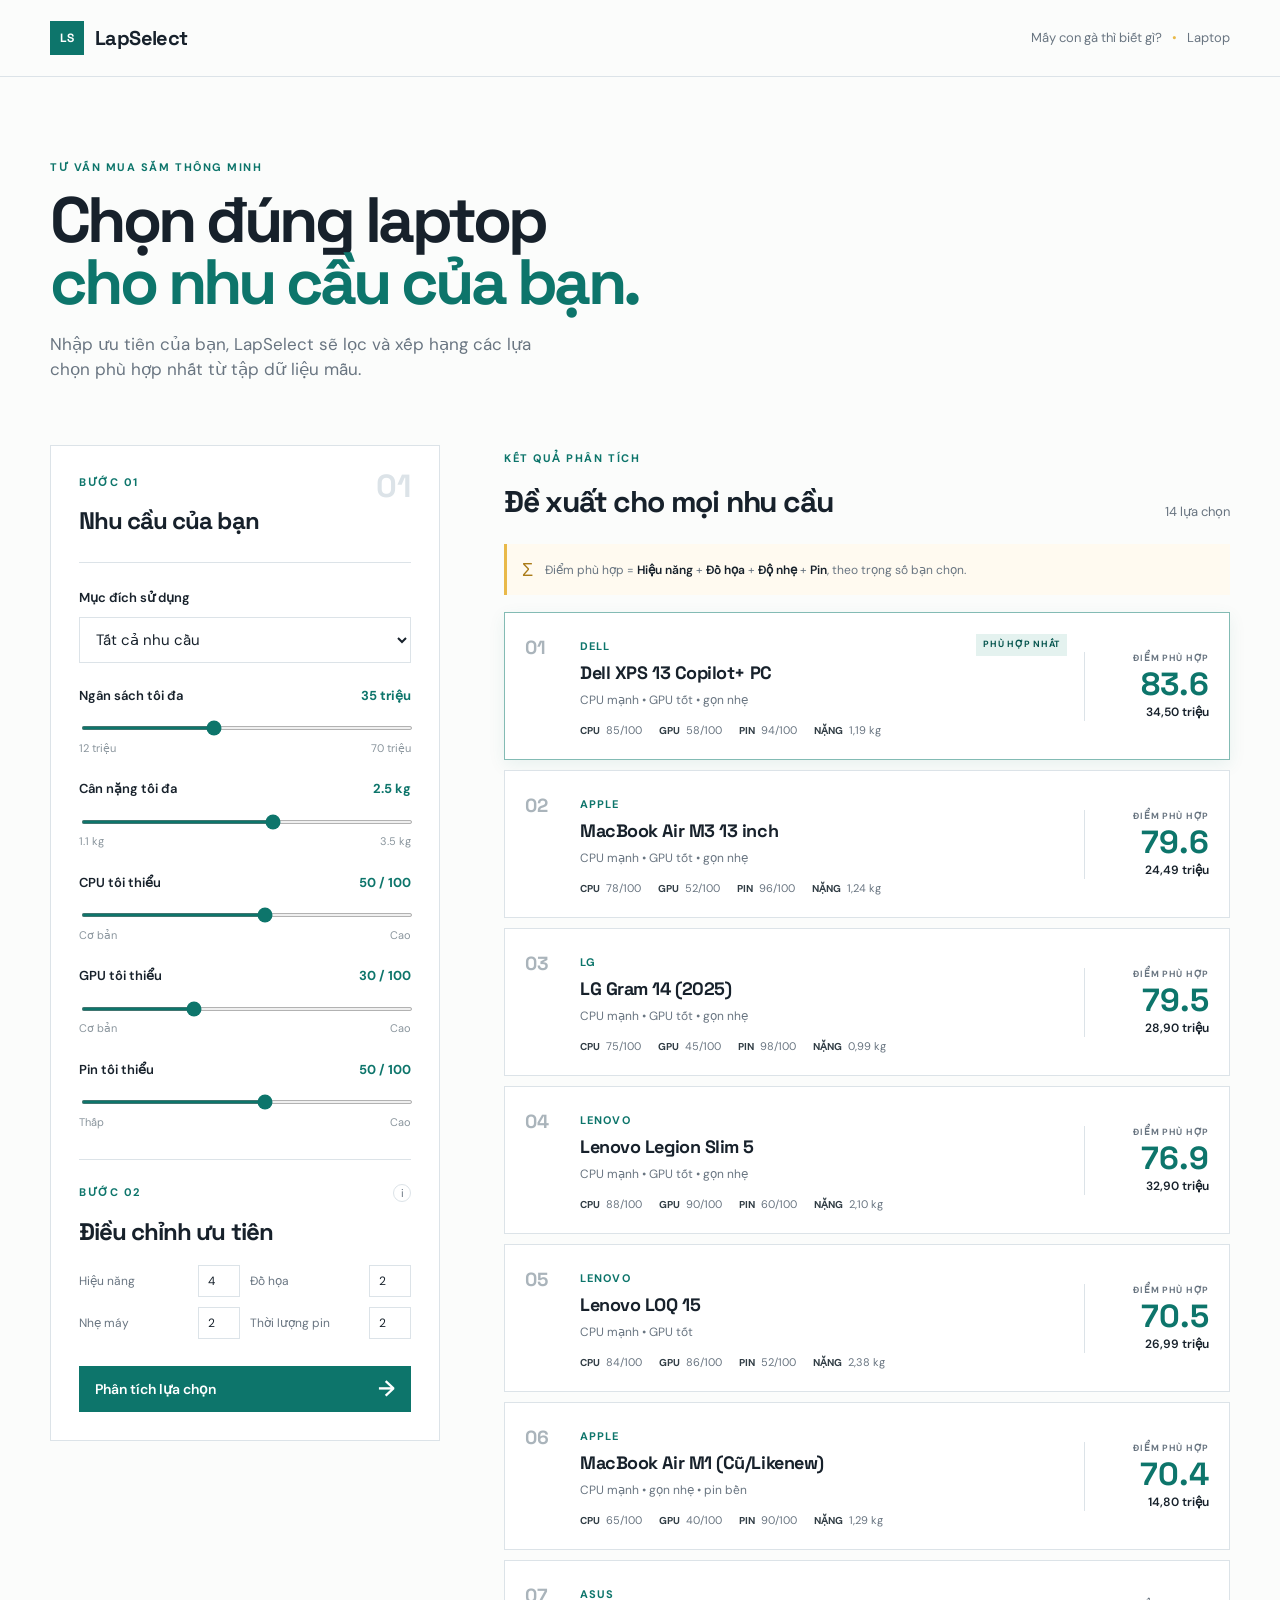
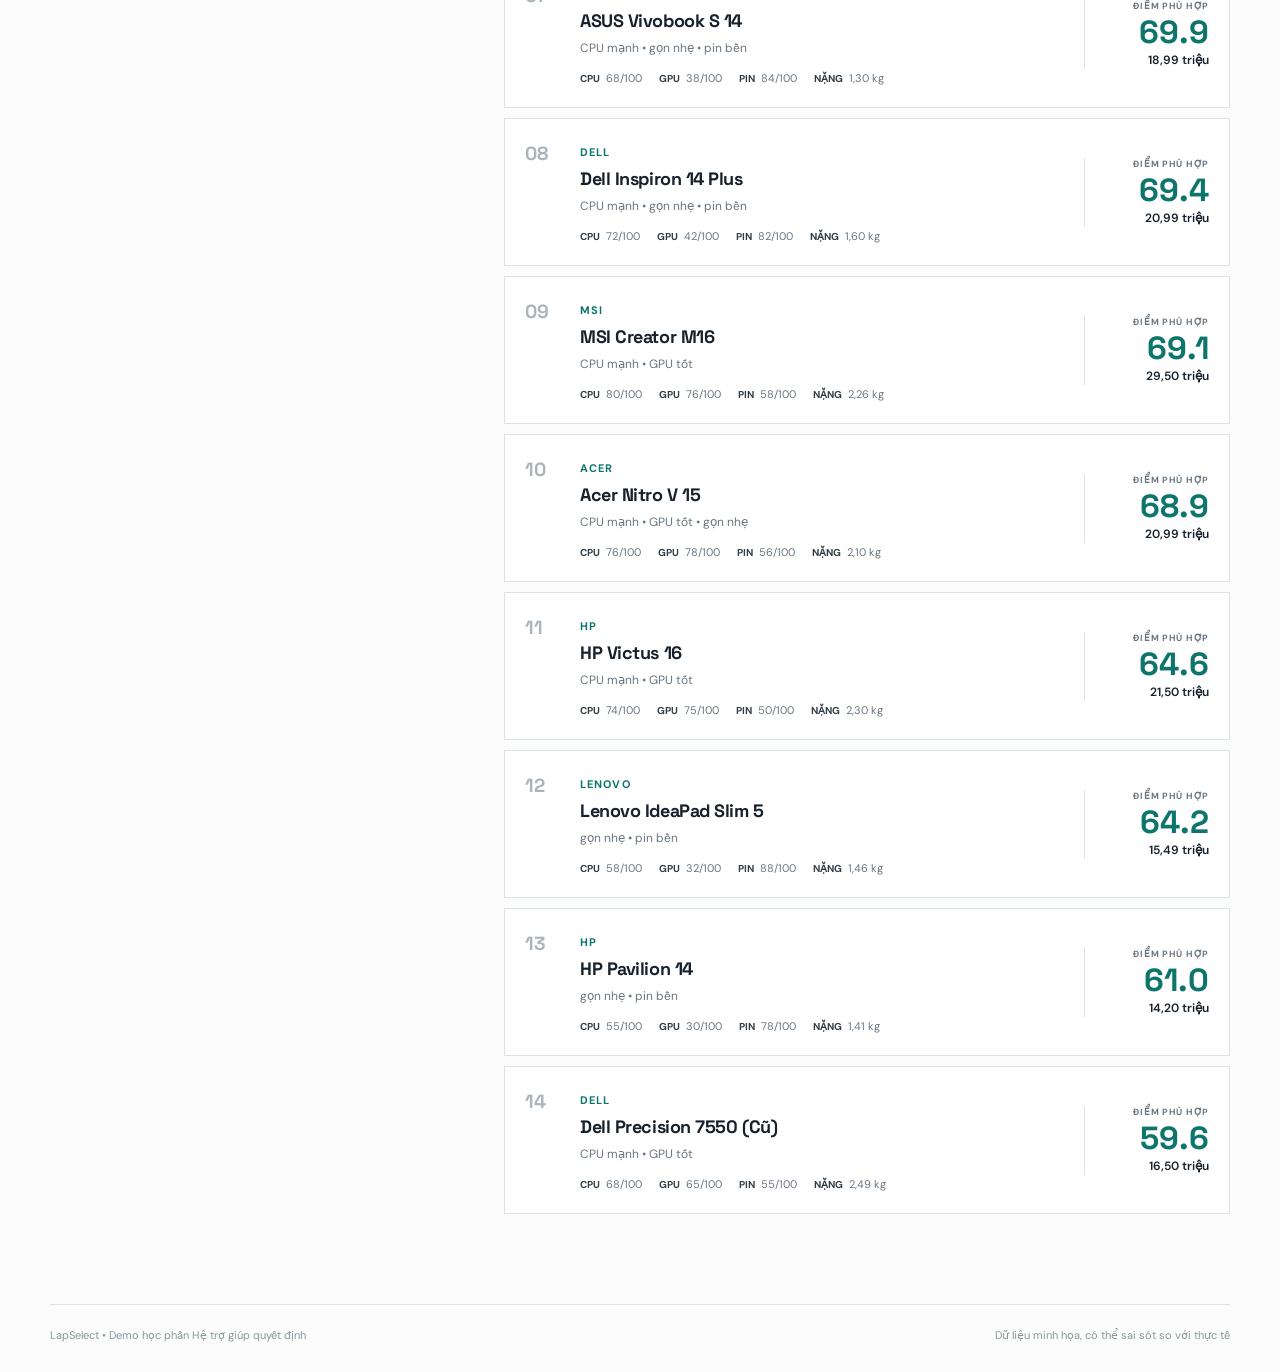
==== index.html @ f016e450 "Add files via upload" ====
<!DOCTYPE html>
<html lang="vi">
<head>
  <meta charset="UTF-8">
  <meta name="viewport" content="width=device-width, initial-scale=1.0">
  <title>LapSelect | Tư vấn chọn laptop</title>
  <link rel="preconnect" href="https://fonts.googleapis.com">
  <link rel="preconnect" href="https://fonts.gstatic.com" crossorigin>
  <link href="https://fonts.googleapis.com/css2?family=DM+Sans:wght@400;500;600;700&family=Space+Grotesk:wght@500;600;700&display=swap" rel="stylesheet">
  <link rel="stylesheet" href="style.css">
</head>
<body>
  <header class="site-header">
    <div class="container header-inner">
      <a class="brand" href="index.html" aria-label="LapSelect trang chủ">
        <span class="brand-mark">LS</span>
        <span>LapSelect</span>
      </a>
      <div class="header-note">Mấy con gà thì biết gì? <span>•</span> Laptop</div>
    </div>
  </header>

  <main class="container">
    <section class="intro">
      <p class="eyebrow">TƯ VẤN MUA SẮM THÔNG MINH</p>
      <h1>Chọn đúng laptop<br><em>cho nhu cầu của bạn.</em></h1>
      <p class="intro-copy">Nhập ưu tiên của bạn, LapSelect sẽ lọc và xếp hạng các lựa chọn phù hợp nhất từ tập dữ liệu mẫu.</p>
    </section>

    <div class="workspace">
      <aside class="panel form-panel">
        <div class="panel-heading">
          <div>
            <p class="section-label">BƯỚC 01</p>
            <h2>Nhu cầu của bạn</h2>
          </div>
          <span class="step-number">01</span>
        </div>

        <form id="recommendation-form">
          <div class="field-group">
            <label for="need">Mục đích sử dụng</label>
            <select id="need" name="need">
              <option value="all">Tất cả nhu cầu</option>
              <option value="van_phong">Văn phòng / Học tập</option>
              <option value="gaming">Gaming</option>
              <option value="do_hoa">Đồ họa / Trạm</option>
            </select>
          </div>

          <div class="field-group">
            <label for="budget">Ngân sách tối đa <output id="budget-value">35 triệu</output></label>
            <input id="budget" name="budget" type="range" min="12" max="70" step="1" value="35">
            <div class="range-meta"><span>12 triệu</span><span>70 triệu</span></div>
          </div>

          <div class="field-group">
            <label for="weight">Cân nặng tối đa <output id="weight-value">2.5 kg</output></label>
            <input id="weight" name="weight" type="range" min="1.1" max="3.5" step="0.1" value="2.5">
            <div class="range-meta"><span>1.1 kg</span><span>3.5 kg</span></div>
          </div>

          <div class="field-group">
            <label for="cpu">CPU tối thiểu <output id="cpu-value">50 / 100</output></label>
            <input id="cpu" name="cpu" type="range" min="0" max="90" step="5" value="50">
            <div class="range-meta"><span>Cơ bản</span><span>Cao</span></div>
          </div>

          <div class="field-group">
            <label for="gpu">GPU tối thiểu <output id="gpu-value">30 / 100</output></label>
            <input id="gpu" name="gpu" type="range" min="0" max="90" step="5" value="30">
            <div class="range-meta"><span>Cơ bản</span><span>Cao</span></div>
          </div>

          <div class="field-group">
            <label for="battery">Pin tối thiểu <output id="battery-value">50 / 100</output></label>
            <input id="battery" name="battery" type="range" min="0" max="90" step="5" value="50">
            <div class="range-meta"><span>Thấp</span><span>Cao</span></div>
          </div>

          <div class="weights-heading">
            <div>
              <p class="section-label">BƯỚC 02</p>
              <h2>Điều chỉnh ưu tiên</h2>
            </div>
            <span class="info-dot" title="Tổng trọng số được tự động chuẩn hóa">i</span>
          </div>
          <div class="weight-grid">
            <label>Hiệu năng <input class="weight-input" data-weight="performance" type="number" min="0" max="10" value="4"></label>
            <label>Đồ họa <input class="weight-input" data-weight="graphics" type="number" min="0" max="10" value="2"></label>
            <label>Nhẹ máy <input class="weight-input" data-weight="portability" type="number" min="0" max="10" value="2"></label>
            <label>Thời lượng pin <input class="weight-input" data-weight="battery" type="number" min="0" max="10" value="2"></label>
          </div>

          <button class="primary-button" type="submit">
            <span>Phân tích lựa chọn</span>
            <span class="button-arrow">→</span>
          </button>
        </form>
      </aside>

      <section class="results-area" aria-live="polite">
        <div class="results-topline">
          <div>
            <p class="section-label">KẾT QUẢ PHÂN TÍCH</p>
            <h2 id="result-title">Đề xuất dành cho bạn</h2>
          </div>
          <span class="result-count" id="result-count">0 lựa chọn</span>
        </div>
        <div class="logic-note">
          <span class="logic-icon">Σ</span>
          <p>Điểm phù hợp = <strong>Hiệu năng</strong> + <strong>Đồ họa</strong> + <strong>Độ nhẹ</strong> + <strong>Pin</strong>, theo trọng số bạn chọn.</p>
        </div>
        <div id="results" class="results-list"></div>
      </section>
    </div>
  </main>

  <footer class="container footer">
    <span>LapSelect • Demo học phần Hệ trợ giúp quyết định</span>
    <span>Dữ liệu minh họa, có thể sai sót so với thực tế</span>
  </footer>

  <script src="data.js"></script>
  <script src="app.js"></script>
</body>
</html>
---- style.css ----
:root {
  --ink: #17212b;
  --muted: #697581;
  --line: #dce3e8;
  --soft: #f4f7f8;
  --paper: #fbfcfb;
  --accent: #0d756b;
  --accent-dark: #07564f;
  --warm: #e9b949;
  --white: #ffffff;
}

* { box-sizing: border-box; }
html { scroll-behavior: smooth; }
body {
  margin: 0;
  background: var(--paper);
  color: var(--ink);
  font-family: "DM Sans", sans-serif;
  font-size: 15px;
  line-height: 1.5;
}
.container { 
    width: min(1180px, calc(100% - 48px)); 
    margin: 0 auto; 
}
.site-header { 
    border-bottom: 1px solid var(--line); 
    background: rgba(251, 252, 251, .92); 
}
.header-inner { 
    height: 76px; display: flex; 
    align-items: center; 
    justify-content: space-between; 
}
.brand { 
    display: inline-flex; 
    align-items: center; 
    gap: 11px; 
    color: var(--ink); 
    font-family: "Space Grotesk", sans-serif; 
    font-size: 20px; 
    font-weight: 700; 
    text-decoration: none; 
    letter-spacing: -.03em; 
}
.brand-mark { 
    display: grid; 
    place-items: center; 
    width: 34px; 
    height: 34px; 
    color: white; 
    background: var(--accent); 
    font-size: 12px; 
    letter-spacing: 0; 
}
.header-note { 
    color: var(--muted); 
    font-size: 13px; 
}
.header-note span { 
    padding: 0 7px; 
    color: var(--warm); 
}
.intro { 
    max-width: 640px; 
    padding: 82px 0 62px; 
}
.eyebrow, .section-label { 
    margin: 0 0 13px; 
    color: var(--accent); 
    font-size: 11px; 
    font-weight: 700; 
    letter-spacing: .14em; 
}
h1, h2, h3, p { margin-top: 0; }
h1 { 
    margin-bottom: 18px; 
    font-family: "Space Grotesk", sans-serif; 
    font-size: clamp(42px, 5vw, 68px); 
    line-height: .98; 
    letter-spacing: -.055em; 
}
h1 em { 
    color: var(--accent); 
    font-style: normal; 
}
.intro-copy { 
    max-width: 510px; 
    margin-bottom: 0; 
    color: var(--muted); 
    font-size: 17px; 
}
.workspace { 
    display: grid; 
    grid-template-columns: 390px 1fr; 
    gap: 64px; align-items: start; 
}
.panel { 
    border: 1px solid var(--line); 
    background: var(--white); 
}
.form-panel { padding: 28px; }
.panel-heading, .weights-heading, .results-topline { 
    display: flex; 
    justify-content: space-between; 
    align-items: flex-start; 
}
.panel-heading { 
    padding-bottom: 23px; 
    border-bottom: 1px solid var(--line); 
    margin-bottom: 25px; 
}
h2 { 
    margin-bottom: 0; 
    font-family: "Space Grotesk", sans-serif; 
    font-size: 24px; letter-spacing: -.04em; 
}
.step-number { 
    color: var(--line); 
    font-family: "Space Grotesk", sans-serif; 
    font-size: 32px; font-weight: 700; 
    line-height: .8; 
}
.field-group { margin-bottom: 23px; }
.field-group label { 
    display: flex; 
    justify-content: 
    space-between; 
    gap: 12px; 
    margin-bottom: 9px; 
    font-size: 13px; 
    font-weight: 600; 
}
output { 
    color: var(--accent); 
    font-weight: 700; 
}
select, .weight-input { 
    border: 1px solid var(--line); 
    border-radius: 0; 
    background: var(--white); 
    color: var(--ink); 
    font: inherit; 
}
select { 
    width: 100%; 
    padding: 11px 12px; 
    cursor: pointer; 
}
input[type="range"] { 
    width: 100%; 
    height: 4px; 
    accent-color: 
    var(--accent); cursor: pointer; 
}
.range-meta { 
    display: flex; 
    justify-content: space-between; 
    margin-top: 3px; 
    color: #8a959d; 
    font-size: 11px; 
}
.weights-heading { 
    margin: 29px 0 15px; 
    padding-top: 24px; 
    border-top: 1px solid var(--line); 
}
.info-dot { 
    display: grid; 
    place-items: center; 
    width: 18px; 
    height: 18px; 
    border: 1px solid var(--line); 
    border-radius: 50%; 
    color: var(--muted); 
    font-size: 11px; cursor: help; 
}
.weight-grid { 
    display: grid; 
    grid-template-columns: 1fr 1fr; 
    gap: 10px; 
}
.weight-grid label { 
    display: flex; 
    align-items: center; 
    justify-content: space-between; 
    gap: 8px; color: var(--muted); 
    font-size: 12px; 
}
.weight-input { 
    width: 42px; 
    padding: 6px 4px; 
    text-align: center; 
    color: var(--ink); 
}
.primary-button { 
    display: flex; 
    align-items: center; 
    justify-content: space-between; 
    width: 100%; margin-top: 27px; 
    padding: 14px 16px; border: 0; 
    background: var(--accent); 
    color: var(--white); 
    font: 600 14px "DM Sans", sans-serif; 
    cursor: pointer; 
    transition: background .2s ease; 
}
.primary-button:hover { background: var(--accent-dark); }
.button-arrow { 
    font-size: 22px; 
    line-height: 12px; 
}
.results-area { min-width: 0; }
.results-topline { 
    margin: 5px 0 20px; 
    align-items: end; 
}
.results-topline h2 { font-size: 30px; }
.result-count { 
    padding-bottom: 3px; 
    color: var(--muted); 
    font-size: 13px; 
}
.logic-note { 
    display: flex; 
    align-items: center; 
    gap: 12px; 
    margin-bottom: 17px; 
    padding: 12px 15px; 
    border-left: 3px solid var(--warm); 
    background: #fffaf0; color: var(--muted); 
    font-size: 12px; 
}
.logic-note p { margin: 0; }
.logic-note strong { 
    color: var(--ink); 
    font-weight: 600; 
}
.logic-icon { 
    color: #ab7c19; 
    font-family: "Space Grotesk", sans-serif; 
    font-size: 18px; 
}
.results-list { 
    display: grid; gap: 10px; 
}
.laptop-card { 
    display: grid; 
    grid-template-columns: 38px 1fr 125px; 
    gap: 17px; align-items: center; 
    padding: 21px 20px; 
    border: 1px solid var(--line); 
    background: var(--white); 
}
.laptop-card.top-result { 
    border-color: #83bbb4; 
    box-shadow: 0 5px 16px rgba(13, 117, 107, .08); 
}
.rank { 
    align-self: start; 
    color: #aab4bb; 
    font-family: "Space Grotesk", sans-serif; 
    font-size: 19px; font-weight: 700;
}
.card-title-row { 
    display: flex; 
    justify-content: space-between; 
    gap: 10px; align-items: start; 
}
.laptop-brand { 
    color: var(--accent); 
    font-size: 11px; 
    font-weight: 700; 
    letter-spacing: .1em; 
    text-transform: uppercase; 
}
.laptop-card h3 { 
    margin: 2px 0 5px; 
    font-family: "Space Grotesk", sans-serif; 
    font-size: 18px; 
    letter-spacing: -.025em; 
}
.best-badge { 
    flex-shrink: 0; 
    padding: 4px 7px; 
    background: #e4f2ef; 
    color: var(--accent-dark); 
    font-size: 9px; 
    font-weight: 700; 
    letter-spacing: .08em; 
}
.reason { 
    margin: 0 0 13px; 
    color: var(--muted); 
    font-size: 12px; 
}
.specs { 
    display: 
    flex; flex-wrap: wrap; 
    gap: 7px 17px; 
    color: var(--muted); 
    font-size: 11px; 
}
.specs b { 
    margin-right: 3px; 
    color: #313d45; 
    font-size: 10px;
     font-weight: 700; 
    }
.card-score { 
    display: flex; 
    flex-direction: column; 
    align-items: flex-end; 
    border-left: 1px solid var(--line); 
    padding-left: 18px; 
}
.score-label { 
    color: var(--muted); 
    font-size: 9px; 
    font-weight: 700; 
    letter-spacing: .08em; 
    text-align: right; 
}
.card-score strong { 
    color: var(--accent); 
    font-family: "Space Grotesk", sans-serif;
     font-size: 32px; 
     line-height: 1.15; 
    }
.price { 
    color: var(--ink); 
    font-size: 12px; 
    font-weight: 600; 
}
.empty-state { 
    padding: 58px 25px; 
    border: 1px dashed #c8d2d6; 
    background: var(--white); 
    text-align: center; 
}
.empty-icon { 
    color: var(--accent); 
    font-size: 33px;
}
.empty-state h3 { 
    margin: 10px 0 6px; 
    font-family: "Space Grotesk", sans-serif; 
    font-size: 18px; 
}
.empty-state p { 
    max-width: 340px; 
    margin: 0 auto; 
    color: var(--muted); 
    font-size: 13px; 
}
.footer { 
    display: flex; 
    justify-content: space-between; 
    margin-top: 90px; 
    padding: 22px 0 28px; 
    border-top: 1px solid var(--line); 
    color: #8a959d; font-size: 11px; 
}

@media (max-width: 850px) {
  .workspace { grid-template-columns: 1fr; gap: 45px; }
  .form-panel { max-width: none; }
  .intro { padding: 58px 0 45px; }
}
@media (max-width: 600px) {
  .container { width: min(100% - 30px, 560px); }
  .header-inner { height: 66px; }
  .header-note { display: none; }
  h1 { font-size: 43px; }
  .intro-copy { font-size: 15px; }
  .form-panel { padding: 22px 18px; }
  .laptop-card { 
    grid-template-columns: 
    25px 1fr; 
    gap: 10px; 
    padding: 17px 14px; 
}
  .card-score { 
    grid-column: 2; 
    align-items: flex-start; 
    border-top: 1px solid var(--line); 
    border-left: 0; 
    padding: 11px 0 0; 
}
  .score-label { text-align: left; }
  .card-score strong { font-size: 27px; }
  .price { position: absolute; margin: 5px 0 0 70px; }
  .best-badge { font-size: 8px; }
  .footer { display: block; margin-top: 60px; }
  .footer span { display: block; margin-top: 5px; }
}
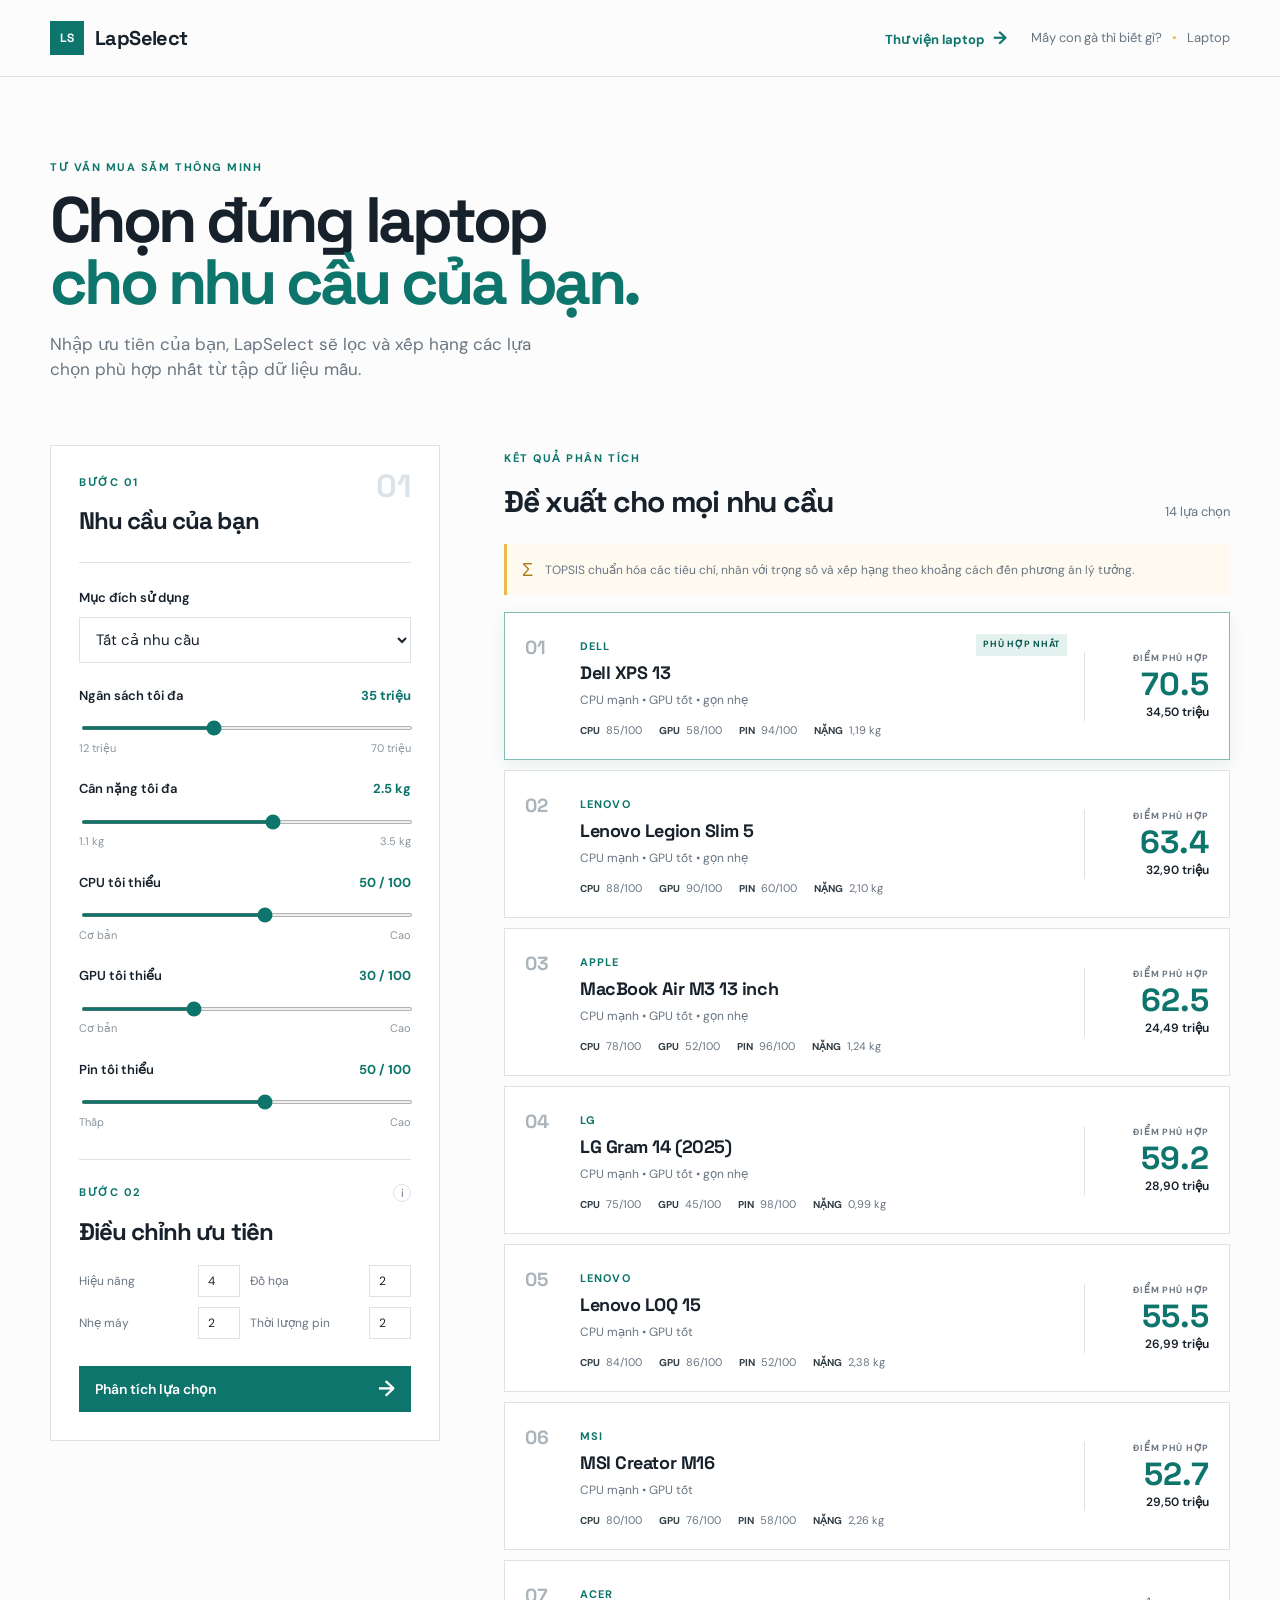
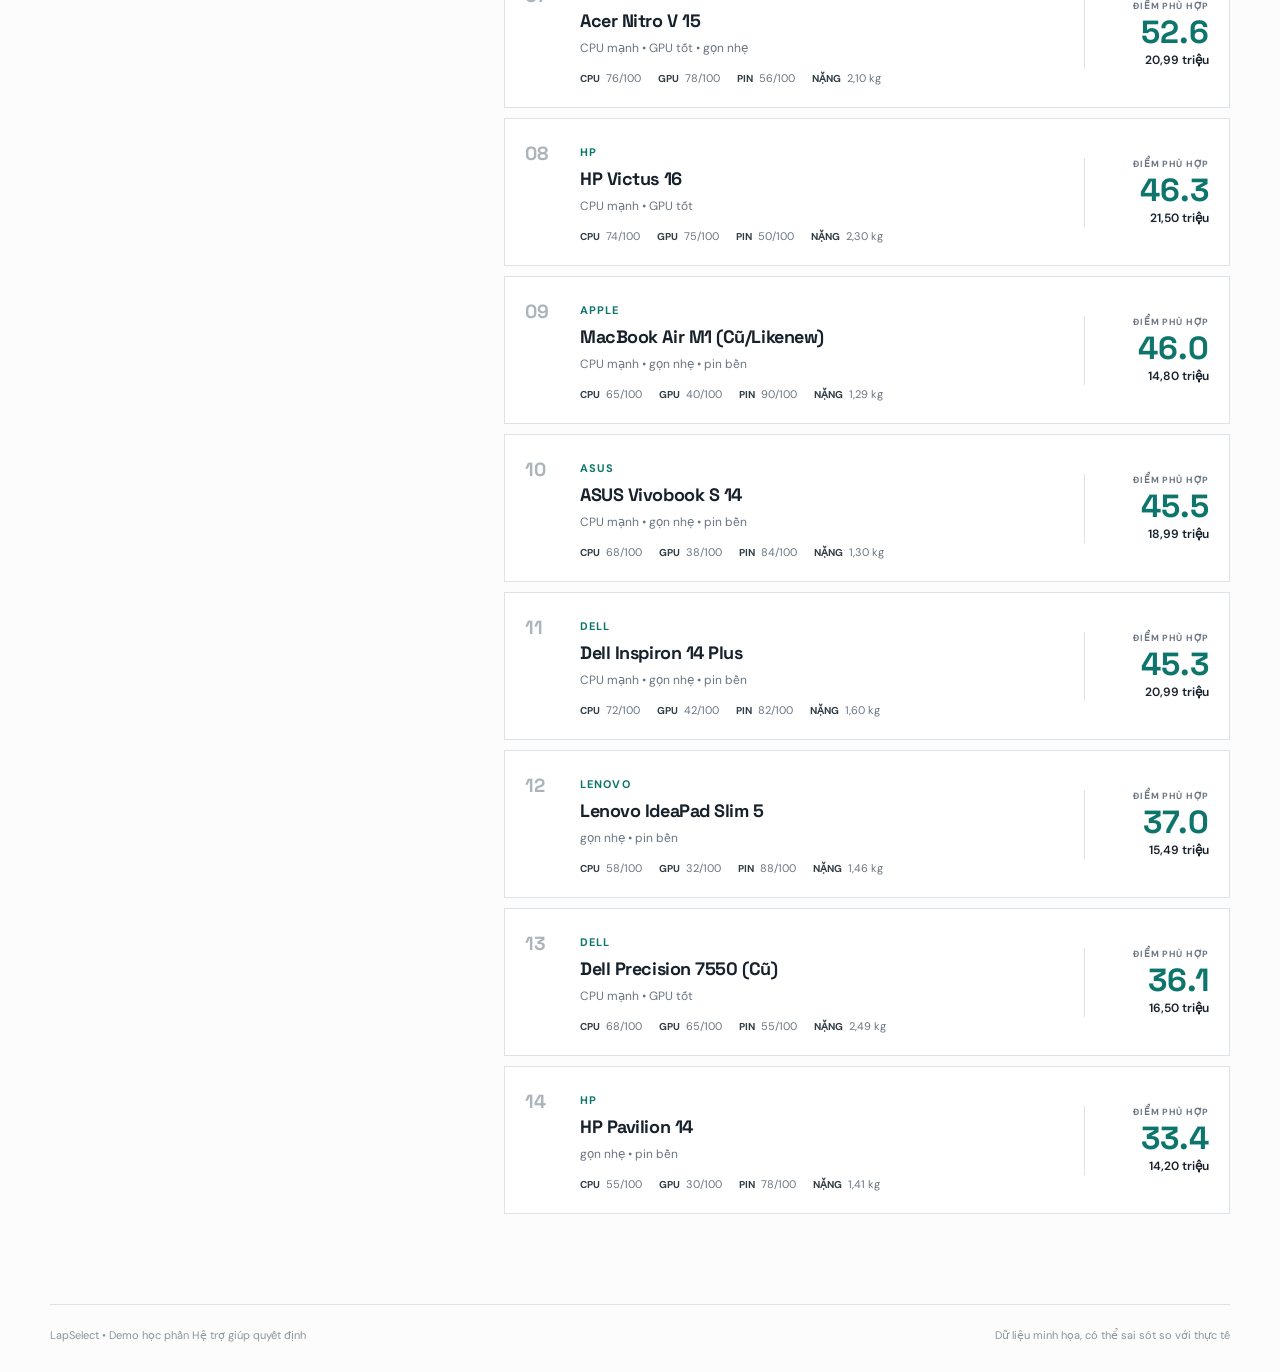
==== commit 7ac69cf6: "Add files via upload" ====
--- a/index.html
+++ b/index.html
@@ -7,16 +7,20 @@
   <link rel="preconnect" href="https://fonts.googleapis.com">
   <link rel="preconnect" href="https://fonts.gstatic.com" crossorigin>
   <link href="https://fonts.googleapis.com/css2?family=DM+Sans:wght@400;500;600;700&family=Space+Grotesk:wght@500;600;700&display=swap" rel="stylesheet">
-  <link rel="stylesheet" href="style.css">
+  <link rel="stylesheet" href="fegdchinh.css">
+  <link rel="stylesheet" href="laptop-gallery.css">
 </head>
 <body>
   <header class="site-header">
     <div class="container header-inner">
-      <a class="brand" href="index.html" aria-label="LapSelect trang chủ">
+      <a class="brand" href="giaodienchinh.html" aria-label="LapSelect trang chủ">
         <span class="brand-mark">LS</span>
         <span>LapSelect</span>
       </a>
-      <div class="header-note">Mấy con gà thì biết gì? <span>•</span> Laptop</div>
+      <div class="header-actions">
+        <a class="library-link" href="giaodienphu1.html">Thư viện laptop <span>→</span></a>
+        <div class="header-note">Mấy con gà thì biết gì? <span>•</span> Laptop</div>
+      </div>
     </div>
   </header>
 
@@ -109,7 +113,7 @@
         </div>
         <div class="logic-note">
           <span class="logic-icon">Σ</span>
-          <p>Điểm phù hợp = <strong>Hiệu năng</strong> + <strong>Đồ họa</strong> + <strong>Độ nhẹ</strong> + <strong>Pin</strong>, theo trọng số bạn chọn.</p>
+          <p>TOPSIS chuẩn hóa các tiêu chí, nhân với trọng số và xếp hạng theo khoảng cách đến phương án lý tưởng.</p>
         </div>
         <div id="results" class="results-list"></div>
       </section>
@@ -121,7 +125,18 @@
     <span>Dữ liệu minh họa, có thể sai sót so với thực tế</span>
   </footer>
 
+  <div id="detail-modal" class="modal" hidden>
+    <div class="modal-backdrop" data-close-modal></div>
+    <section class="detail-dialog" role="dialog" aria-modal="true" aria-labelledby="detail-title">
+      <button class="close-button" type="button" aria-label="Đóng" data-close-modal>×</button>
+      <div id="detail-content"></div>
+    </section>
+  </div>
+
+  <script src="data2.js"></script>
+  <script src="laptop-images.js"></script>
+  <script src="laptop-gallery.js"></script>
   <script src="data.js"></script>
-  <script src="app.js"></script>
+  <script src="logicgdchinh.js"></script>
 </body>
 </html>
--- a/fegdchinh.css
+++ b/fegdchinh.css
@@ -0,0 +1,424 @@
+ :root {
+  --ink: #17212b;
+  --muted: #697581;
+  --line: #dce3e8;
+  --soft: #f4f7f8;
+  --paper: #fbfcfb;
+  --accent: #0d756b;
+  --accent-dark: #07564f;
+  --warm: #e9b949;
+  --white: #ffffff;
+}
+
+* { box-sizing: border-box; }
+html { scroll-behavior: smooth; }
+body {
+  margin: 0;
+  background: var(--paper);
+  color: var(--ink);
+  font-family: "DM Sans", sans-serif;
+  font-size: 15px;
+  line-height: 1.5;
+}
+.container { 
+    width: min(1180px, calc(100% - 48px)); 
+    margin: 0 auto; 
+}
+.site-header { 
+    border-bottom: 1px solid var(--line); 
+    background: rgba(251, 252, 251, .92); 
+}
+.header-inner { 
+    height: 76px; display: flex; 
+    align-items: center; 
+    justify-content: space-between; 
+}
+.header-actions { display: flex; align-items: center; gap: 24px; }
+.library-link { color: var(--accent); font-size: 13px; font-weight: 700; text-decoration: none; }
+.library-link span { margin-left: 5px; font-size: 18px; }
+.library-link:hover { color: var(--accent-dark); }
+.brand { 
+    display: inline-flex; 
+    align-items: center; 
+    gap: 11px; 
+    color: var(--ink); 
+    font-family: "Space Grotesk", sans-serif; 
+    font-size: 20px; 
+    font-weight: 700; 
+    text-decoration: none; 
+    letter-spacing: -.03em; 
+}
+.brand-mark { 
+    display: grid; 
+    place-items: center; 
+    width: 34px; 
+    height: 34px; 
+    color: white; 
+    background: var(--accent); 
+    font-size: 12px; 
+    letter-spacing: 0; 
+}
+.header-note { 
+    color: var(--muted); 
+    font-size: 13px; 
+}
+.header-note span { 
+    padding: 0 7px; 
+    color: var(--warm); 
+}
+.intro { 
+    max-width: 640px; 
+    padding: 82px 0 62px; 
+}
+.eyebrow, .section-label { 
+    margin: 0 0 13px; 
+    color: var(--accent); 
+    font-size: 11px; 
+    font-weight: 700; 
+    letter-spacing: .14em; 
+}
+h1, h2, h3, p { margin-top: 0; }
+h1 { 
+    margin-bottom: 18px; 
+    font-family: "Space Grotesk", sans-serif; 
+    font-size: clamp(42px, 5vw, 68px); 
+    line-height: .98; 
+    letter-spacing: -.055em; 
+}
+h1 em { 
+    color: var(--accent); 
+    font-style: normal; 
+}
+.intro-copy { 
+    max-width: 510px; 
+    margin-bottom: 0; 
+    color: var(--muted); 
+    font-size: 17px; 
+}
+.workspace { 
+    display: grid; 
+    grid-template-columns: 390px 1fr; 
+    gap: 64px; align-items: start; 
+}
+.panel { 
+    border: 1px solid var(--line); 
+    background: var(--white); 
+}
+.form-panel { padding: 28px; }
+.panel-heading, .weights-heading, .results-topline { 
+    display: flex; 
+    justify-content: space-between; 
+    align-items: flex-start; 
+}
+.panel-heading { 
+    padding-bottom: 23px; 
+    border-bottom: 1px solid var(--line); 
+    margin-bottom: 25px; 
+}
+h2 { 
+    margin-bottom: 0; 
+    font-family: "Space Grotesk", sans-serif; 
+    font-size: 24px; letter-spacing: -.04em; 
+}
+.step-number { 
+    color: var(--line); 
+    font-family: "Space Grotesk", sans-serif; 
+    font-size: 32px; font-weight: 700; 
+    line-height: .8; 
+}
+.field-group { margin-bottom: 23px; }
+.field-group label { 
+    display: flex; 
+    justify-content: 
+    space-between; 
+    gap: 12px; 
+    margin-bottom: 9px; 
+    font-size: 13px; 
+    font-weight: 600; 
+}
+output { 
+    color: var(--accent); 
+    font-weight: 700; 
+}
+select, .weight-input { 
+    border: 1px solid var(--line); 
+    border-radius: 0; 
+    background: var(--white); 
+    color: var(--ink); 
+    font: inherit; 
+}
+select { 
+    width: 100%; 
+    padding: 11px 12px; 
+    cursor: pointer; 
+}
+input[type="range"] { 
+    width: 100%; 
+    height: 4px; 
+    accent-color: 
+    var(--accent); cursor: pointer; 
+}
+.range-meta { 
+    display: flex; 
+    justify-content: space-between; 
+    margin-top: 3px; 
+    color: #8a959d; 
+    font-size: 11px; 
+}
+.weights-heading { 
+    margin: 29px 0 15px; 
+    padding-top: 24px; 
+    border-top: 1px solid var(--line); 
+}
+.info-dot { 
+    display: grid; 
+    place-items: center; 
+    width: 18px; 
+    height: 18px; 
+    border: 1px solid var(--line); 
+    border-radius: 50%; 
+    color: var(--muted); 
+    font-size: 11px; cursor: help; 
+}
+.weight-grid { 
+    display: grid; 
+    grid-template-columns: 1fr 1fr; 
+    gap: 10px; 
+}
+.weight-grid label { 
+    display: flex; 
+    align-items: center; 
+    justify-content: space-between; 
+    gap: 8px; color: var(--muted); 
+    font-size: 12px; 
+}
+.weight-input { 
+    width: 42px; 
+    padding: 6px 4px; 
+    text-align: center; 
+    color: var(--ink); 
+}
+.primary-button { 
+    display: flex; 
+    align-items: center; 
+    justify-content: space-between; 
+    width: 100%; margin-top: 27px; 
+    padding: 14px 16px; border: 0; 
+    background: var(--accent); 
+    color: var(--white); 
+    font: 600 14px "DM Sans", sans-serif; 
+    cursor: pointer; 
+    transition: background .2s ease; 
+}
+.primary-button:hover { background: var(--accent-dark); }
+.button-arrow { 
+    font-size: 22px; 
+    line-height: 12px; 
+}
+.results-area { min-width: 0; }
+.results-topline { 
+    margin: 5px 0 20px; 
+    align-items: end; 
+}
+.results-topline h2 { font-size: 30px; }
+.result-count { 
+    padding-bottom: 3px; 
+    color: var(--muted); 
+    font-size: 13px; 
+}
+.logic-note { 
+    display: flex; 
+    align-items: center; 
+    gap: 12px; 
+    margin-bottom: 17px; 
+    padding: 12px 15px; 
+    border-left: 3px solid var(--warm); 
+    background: #fffaf0; color: var(--muted); 
+    font-size: 12px; 
+}
+.logic-note p { margin: 0; }
+.logic-note strong { 
+    color: var(--ink); 
+    font-weight: 600; 
+}
+.logic-icon { 
+    color: #ab7c19; 
+    font-family: "Space Grotesk", sans-serif; 
+    font-size: 18px; 
+}
+.results-list { 
+    display: grid; gap: 10px; 
+}
+.laptop-card { 
+    display: grid; 
+    grid-template-columns: 38px 1fr 125px; 
+    gap: 17px; align-items: center; 
+    padding: 21px 20px; 
+    border: 1px solid var(--line); 
+    background: var(--white); 
+    cursor: pointer;
+    text-align: left;
+    transition: border-color .2s ease, transform .2s ease, box-shadow .2s ease;
+}
+.laptop-card:hover, .laptop-card:focus-visible { border-color: var(--accent); transform: translateY(-2px); box-shadow: 0 5px 16px rgba(13, 117, 107, .08); outline: none; }
+.laptop-card.top-result { 
+    border-color: #83bbb4; 
+    box-shadow: 0 5px 16px rgba(13, 117, 107, .08); 
+}
+.rank { 
+    align-self: start; 
+    color: #aab4bb; 
+    font-family: "Space Grotesk", sans-serif; 
+    font-size: 19px; font-weight: 700;
+}
+.card-title-row { 
+    display: flex; 
+    justify-content: space-between; 
+    gap: 10px; align-items: start; 
+}
+.laptop-brand { 
+    color: var(--accent); 
+    font-size: 11px; 
+    font-weight: 700; 
+    letter-spacing: .1em; 
+    text-transform: uppercase; 
+}
+.laptop-card h3 { 
+    margin: 2px 0 5px; 
+    font-family: "Space Grotesk", sans-serif; 
+    font-size: 18px; 
+    letter-spacing: -.025em; 
+}
+.best-badge { 
+    flex-shrink: 0; 
+    padding: 4px 7px; 
+    background: #e4f2ef; 
+    color: var(--accent-dark); 
+    font-size: 9px; 
+    font-weight: 700; 
+    letter-spacing: .08em; 
+}
+.reason { 
+    margin: 0 0 13px; 
+    color: var(--muted); 
+    font-size: 12px; 
+}
+.specs { 
+    display: 
+    flex; flex-wrap: wrap; 
+    gap: 7px 17px; 
+    color: var(--muted); 
+    font-size: 11px; 
+}
+.specs b { 
+    margin-right: 3px; 
+    color: #313d45; 
+    font-size: 10px;
+     font-weight: 700; 
+    }
+.card-score { 
+    display: flex; 
+    flex-direction: column; 
+    align-items: flex-end; 
+    border-left: 1px solid var(--line); 
+    padding-left: 18px; 
+}
+.score-label { 
+    color: var(--muted); 
+    font-size: 9px; 
+    font-weight: 700; 
+    letter-spacing: .08em; 
+    text-align: right; 
+}
+.card-score strong { 
+    color: var(--accent); 
+    font-family: "Space Grotesk", sans-serif;
+     font-size: 32px; 
+     line-height: 1.15; 
+    }
+.price { 
+    color: var(--ink); 
+    font-size: 12px; 
+    font-weight: 600; 
+}
+.empty-state { 
+    padding: 58px 25px; 
+    border: 1px dashed #c8d2d6; 
+    background: var(--white); 
+    text-align: center; 
+}
+.empty-icon { 
+    color: var(--accent); 
+    font-size: 33px;
+}
+.empty-state h3 { 
+    margin: 10px 0 6px; 
+    font-family: "Space Grotesk", sans-serif; 
+    font-size: 18px; 
+}
+.empty-state p { 
+    max-width: 340px; 
+    margin: 0 auto; 
+    color: var(--muted); 
+    font-size: 13px; 
+}
+.footer { 
+    display: flex; 
+    justify-content: space-between; 
+    margin-top: 90px; 
+    padding: 22px 0 28px; 
+    border-top: 1px solid var(--line); 
+    color: #8a959d; font-size: 11px; 
+}
+.modal[hidden] { display: none; }
+.modal { position: fixed; inset: 0; z-index: 10; display: grid; place-items: center; padding: 24px; }
+.modal-backdrop { position: absolute; inset: 0; background: rgba(16, 30, 34, .46); }
+.detail-dialog { position: relative; z-index: 1; width: min(700px, 100%); max-height: min(760px, 90vh); overflow: auto; padding: 34px; background: var(--white); box-shadow: 0 20px 60px rgba(0, 0, 0, .18); }
+.close-button { position: absolute; top: 12px; right: 15px; width: 32px; height: 32px; border: 0; background: transparent; color: var(--muted); font-size: 28px; line-height: 1; cursor: pointer; }
+.detail-heading { display: flex; justify-content: space-between; gap: 20px; align-items: end; margin: 7px 0 25px; }
+.detail-heading h2 { margin: 3px 0 4px; font-size: 30px; }
+.category-tag { margin: 0; color: var(--muted); font-size: 13px; }
+.detail-price { color: var(--accent); font: 700 20px "Space Grotesk", sans-serif; white-space: nowrap; }
+.spec-table { border-top: 1px solid var(--line); }
+.spec-row { display: grid; grid-template-columns: 175px 1fr; gap: 20px; padding: 12px 0; border-bottom: 1px solid var(--line); font-size: 13px; }
+.spec-row span { color: var(--muted); }
+.spec-row strong { font-weight: 600; }
+body.modal-open { overflow: hidden; }
+
+@media (max-width: 850px) {
+  .workspace { grid-template-columns: 1fr; gap: 45px; }
+  .form-panel { max-width: none; }
+  .intro { padding: 58px 0 45px; }
+}
+@media (max-width: 600px) {
+  .container { width: min(100% - 30px, 560px); }
+  .header-inner { height: 66px; }
+  .header-note { display: none; }
+    .header-actions { gap: 0; }
+  h1 { font-size: 43px; }
+  .intro-copy { font-size: 15px; }
+  .form-panel { padding: 22px 18px; }
+  .laptop-card { 
+    grid-template-columns: 
+    25px 1fr; 
+    gap: 10px; 
+    padding: 17px 14px; 
+}
+  .card-score { 
+    grid-column: 2; 
+    align-items: flex-start; 
+    border-top: 1px solid var(--line); 
+    border-left: 0; 
+    padding: 11px 0 0; 
+}
+  .score-label { text-align: left; }
+  .card-score strong { font-size: 27px; }
+  .price { position: absolute; margin: 5px 0 0 70px; }
+  .best-badge { font-size: 8px; }
+  .footer { display: block; margin-top: 60px; }
+  .footer span { display: block; margin-top: 5px; }
+    .detail-dialog { padding: 28px 20px; }
+    .detail-heading { display: block; }
+    .detail-price { display: block; margin-top: 12px; }
+    .spec-row { grid-template-columns: 1fr; gap: 3px; }
+}
--- a/laptop-gallery.css
+++ b/laptop-gallery.css
@@ -0,0 +1,56 @@
+.laptop-gallery {
+  margin: 0 0 24px;
+}
+
+.laptop-gallery-main {
+  display: block;
+  width: 100%;
+  height: clamp(190px, 35vw, 300px);
+  object-fit: contain;
+  padding: 16px;
+  background: #fff;
+  border: 1px solid var(--line);
+  border-radius: 8px;
+}
+
+.laptop-gallery-thumbnails {
+  display: flex;
+  gap: 10px;
+  overflow-x: auto;
+  padding: 4px;
+  margin-top: 8px;
+}
+
+.laptop-gallery-thumbnail {
+  flex: 0 0 72px;
+  height: 60px;
+  padding: 5px;
+  border: 2px solid var(--line);
+  border-radius: 6px;
+  background: #fff;
+  cursor: pointer;
+}
+
+.laptop-gallery-thumbnail img {
+  display: block;
+  width: 100%;
+  height: 100%;
+  object-fit: contain;
+}
+
+.laptop-gallery-thumbnail:hover,
+.laptop-gallery-thumbnail[aria-pressed="true"] {
+  border-color: var(--accent);
+}
+
+.laptop-gallery-thumbnail:focus-visible {
+  outline: 2px solid var(--accent);
+  outline-offset: 2px;
+}
+
+.laptop-gallery-count {
+  margin: 6px 0 0;
+  color: var(--muted);
+  font-size: 12px;
+  text-align: center;
+}
